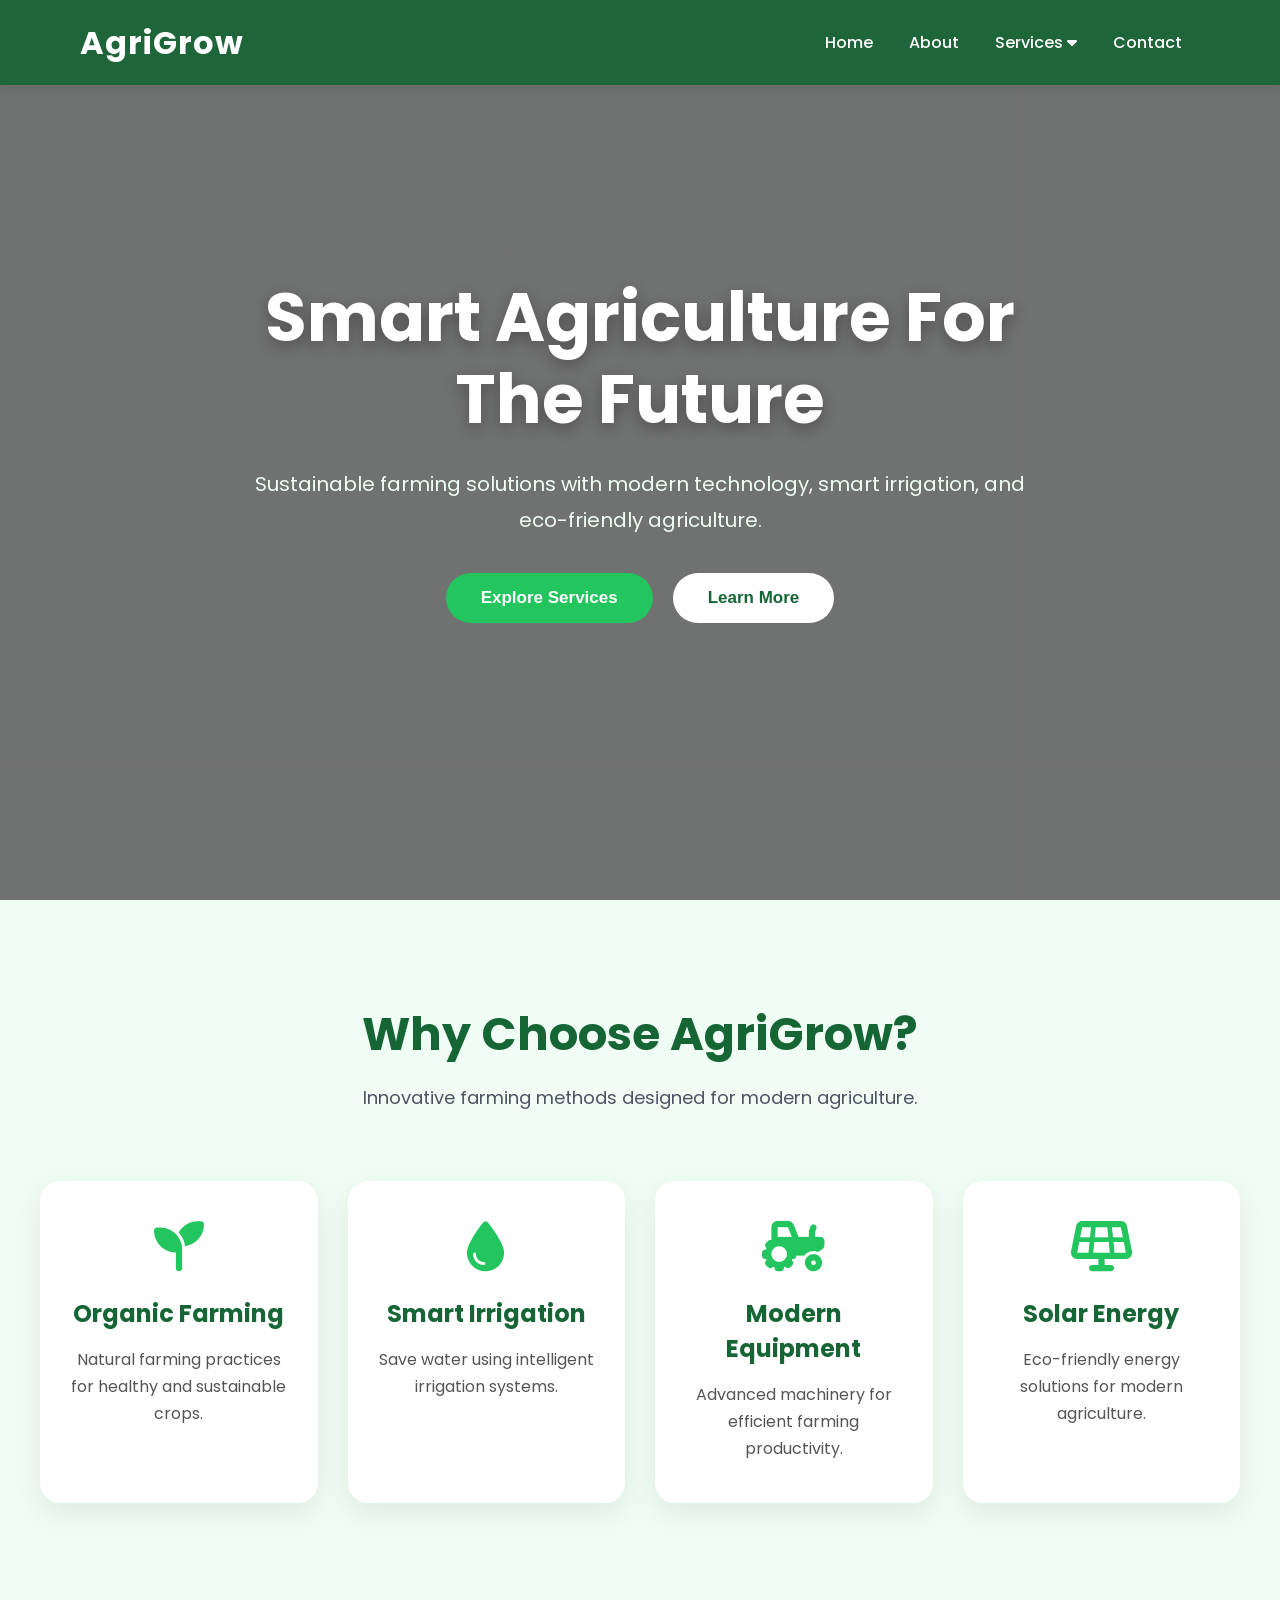
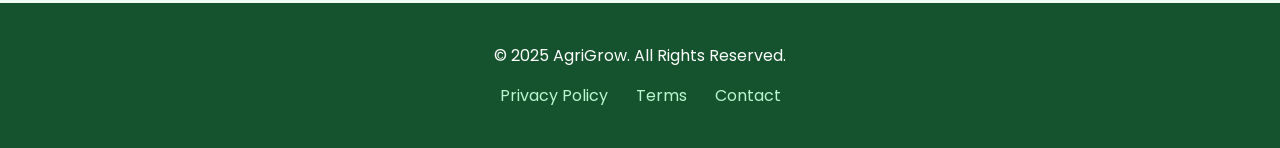
==== index.html @ bf180f71 "First farming website commit" ====
<!DOCTYPE html>
<html lang="en">
<head>
    <meta charset="UTF-8">
    <meta name="viewport" content="width=device-width, initial-scale=1.0">
    <title>AgriGrow - Smart Farming</title>

    <link rel="stylesheet" href="style.css">

    <!-- Google Font -->
    <link href="https://fonts.googleapis.com/css2?family=Poppins:wght@300;400;500;600;700&display=swap" rel="stylesheet">

    <!-- Font Awesome -->
    <link rel="stylesheet"
    href="https://cdnjs.cloudflare.com/ajax/libs/font-awesome/6.5.1/css/all.min.css">
</head>
<body>

    <!-- HEADER -->
    <header>

        <nav class="navbar">

            <div class="logo">
                AgriGrow
            </div>

            <ul class="nav-links">

                <li><a href="index.html">Home</a></li>

                <li><a href="about.html">About</a></li>

                <!-- Dropdown -->
                <li class="dropdown">

                    <a href="#">
                        Services
                        <i class="fa-solid fa-caret-down"></i>
                    </a>

                    <ul class="dropdown-menu">
                        <li><a href="services.html">Organic Farming</a></li>
                        <li><a href="services.html">Smart Irrigation</a></li>
                        <li><a href="services.html">Crop Management</a></li>
                    </ul>

                </li>

                <li><a href="contact.html">Contact</a></li>

            </ul>

        </nav>

    </header>

    <!-- HERO SECTION -->

    
    <section class="hero">

    <div class="hero-overlay"></div>

    <div class="hero-content">

        <h1>
            Smart Agriculture For The Future
        </h1>

        <p>
            Sustainable farming solutions with modern technology,
            smart irrigation, and eco-friendly agriculture.
        </p>

        <div class="hero-buttons">
            <button class="btn-primary">
                Explore Services
            </button>

            <button class="btn-secondary">
                Learn More
            </button>
        </div>

    </div>

</section>
    <!-- FEATURES -->

    <section class="features">

    <div class="section-title">
        <h2>Why Choose AgriGrow?</h2>
        <p>
            Innovative farming methods designed for modern agriculture.
        </p>
    </div>

    <div class="feature-container">

        <div class="card">
            <i class="fa-solid fa-seedling"></i>
            <h3>Organic Farming</h3>
            <p>
                Natural farming practices for healthy and sustainable crops.
            </p>
        </div>

        <div class="card">
            <i class="fa-solid fa-droplet"></i>
            <h3>Smart Irrigation</h3>
            <p>
                Save water using intelligent irrigation systems.
            </p>
        </div>

        <div class="card">
            <i class="fa-solid fa-tractor"></i>
            <h3>Modern Equipment</h3>
            <p>
                Advanced machinery for efficient farming productivity.
            </p>
        </div>

        <div class="card">
            <i class="fa-solid fa-solar-panel"></i>
            <h3>Solar Energy</h3>
            <p>
                Eco-friendly energy solutions for modern agriculture.
            </p>
        </div>

    </div>

</section>

    <!-- FOOTER -->

    <footer>

        <p>© 2025 AgriGrow. All Rights Reserved.</p>

        <div class="footer-links">

            <a href="#">Privacy Policy</a>

            <a href="#">Terms</a>

            <a href="contact.html">Contact</a>

        </div>

    </footer>

    <script src="script.js"></script>

</body>
</html>
---- style.css ----
*{
    margin:0;
    padding:0;
    box-sizing:border-box;
}

html{
    scroll-behavior:smooth;
}

body{
    font-family:'Poppins',sans-serif;
    background:#f9fafb;
    color:#222;
}

/* HEADER */

header{
    width:100%;
    position:fixed;
    top:0;
    z-index:1000;
    background:rgba(22,101,52,0.9);
    backdrop-filter:blur(10px);
    box-shadow:0 2px 10px rgba(0,0,0,0.1);
}

.navbar{
    max-width:1200px;
    margin:auto;
    padding:18px 40px;
    display:flex;
    justify-content:space-between;
    align-items:center;
}

.logo{
    color:white;
    font-size:32px;
    font-weight:700;
    letter-spacing:1px;
}

.nav-links{
    display:flex;
    list-style:none;
}

.nav-links li{
    position:relative;
}

.nav-links li a{
    color:white;
    text-decoration:none;
    padding:12px 18px;
    display:block;
    font-weight:500;
    transition:0.3s;
}

.nav-links li a:hover{
    color:#bbf7d0;
}

/* DROPDOWN */

.dropdown-menu{
    display:none;
    position:absolute;
    top:50px;
    left:0;
    min-width:220px;
    background:white;
    border-radius:12px;
    overflow:hidden;
    box-shadow:0 10px 25px rgba(0,0,0,0.15);
}

.dropdown-menu li a{
    color:#166534;
    padding:14px 18px;
}

.dropdown-menu li a:hover{
    background:#dcfce7;
}

.dropdown:hover .dropdown-menu{
    display:block;
}

/* HERO */

.hero{
    height:100vh;
    background:
    linear-gradient(rgba(0,0,0,0.55),rgba(0,0,0,0.55)),
    url('https://images.unsplash.com/photo-1500937386664-56d1dfef3854?q=80&w=1600&auto=format&fit=crop');

    background-size:cover;
    background-position:center;

    display:flex;
    justify-content:center;
    align-items:center;
    text-align:center;
    position:relative;
    overflow:hidden;
}

.hero-content{
    max-width:850px;
    padding:20px;
    z-index:2;
    animation:fadeIn 1.2s ease;
}

.hero-content h1{
    font-size:68px;
    color:white;
    line-height:1.2;
    margin-bottom:25px;
    text-shadow:0 5px 15px rgba(0,0,0,0.3);
}

.hero-content p{
    font-size:20px;
    color:#f0fdf4;
    margin-bottom:35px;
    line-height:1.8;
}

.hero-buttons{
    display:flex;
    justify-content:center;
    gap:20px;
    flex-wrap:wrap;
}

.btn-primary,
.btn-secondary{
    padding:15px 35px;
    border:none;
    border-radius:50px;
    font-size:17px;
    cursor:pointer;
    transition:0.4s;
    font-weight:600;
}

.btn-primary{
    background:#22c55e;
    color:white;
}

.btn-primary:hover{
    background:#15803d;
    transform:translateY(-5px);
}

.btn-secondary{
    background:white;
    color:#166534;
}

.btn-secondary:hover{
    transform:translateY(-5px);
}

/* FEATURES */

.features{
    padding:100px 40px;
    background:#f0fdf4;
}

.section-title{
    text-align:center;
    margin-bottom:70px;
}

.section-title h2{
    font-size:46px;
    color:#166534;
    margin-bottom:15px;
}

.section-title p{
    color:#4b5563;
    font-size:18px;
}

.feature-container{
    max-width:1200px;
    margin:auto;
    display:grid;
    grid-template-columns:repeat(4,1fr);
    gap:30px;
}

.card{
    background:white;
    padding:40px 30px;
    border-radius:20px;
    text-align:center;
    transition:0.4s;
    box-shadow:0 10px 30px rgba(0,0,0,0.08);
}

.card:hover{
    transform:translateY(-12px);
}

.card i{
    font-size:50px;
    color:#22c55e;
    margin-bottom:25px;
}

.card h3{
    font-size:24px;
    margin-bottom:15px;
    color:#166534;
}

.card p{
    color:#555;
    line-height:1.7;
}

/* FOOTER */

footer{
    background:#14532d;
    color:white;
    text-align:center;
    padding:40px 20px;
}

.footer-links{
    margin-top:15px;
}

.footer-links a{
    color:#bbf7d0;
    margin:0 12px;
    text-decoration:none;
    transition:0.3s;
}

.footer-links a:hover{
    color:white;
}

/* ANIMATION */

@keyframes fadeIn{
    from{
        opacity:0;
        transform:translateY(40px);
    }

    to{
        opacity:1;
        transform:translateY(0);
    }
}

/* RESPONSIVE */

@media(max-width:992px){

    .feature-container{
        grid-template-columns:repeat(2,1fr);
    }

    .hero-content h1{
        font-size:48px;
    }

}

@media(max-width:768px){

    .navbar{
        flex-direction:column;
        padding:15px 20px;
    }

    .nav-links{
        flex-direction:column;
        margin-top:15px;
        text-align:center;
    }

    .feature-container{
        grid-template-columns:1fr;
    }

    .hero-content h1{
        font-size:36px;
    }

    .hero-content p{
        font-size:16px;
    }

    .hero-buttons{
        flex-direction:column;
        align-items:center;
    }

}
/* ABOUT PAGE */

.about-page{
    padding:140px 50px 80px;
    background:#f9fafb;
}

.about-container{
    max-width:1200px;
    margin:auto;
    display:grid;
    grid-template-columns:repeat(2,1fr);
    gap:50px;
    align-items:center;
}

.about-image img{
    width:100%;
    border-radius:20px;
    box-shadow:0 10px 30px rgba(0,0,0,0.1);
}

.about-text h1{
    font-size:48px;
    color:#166534;
    margin-bottom:25px;
}

.about-text p{
    font-size:18px;
    line-height:1.8;
    margin-bottom:20px;
    color:#555;
}

/* RESPONSIVE ABOUT */

@media(max-width:768px){

    .about-container{
        grid-template-columns:1fr;
    }

    .about-text h1{
        font-size:34px;
    }

}
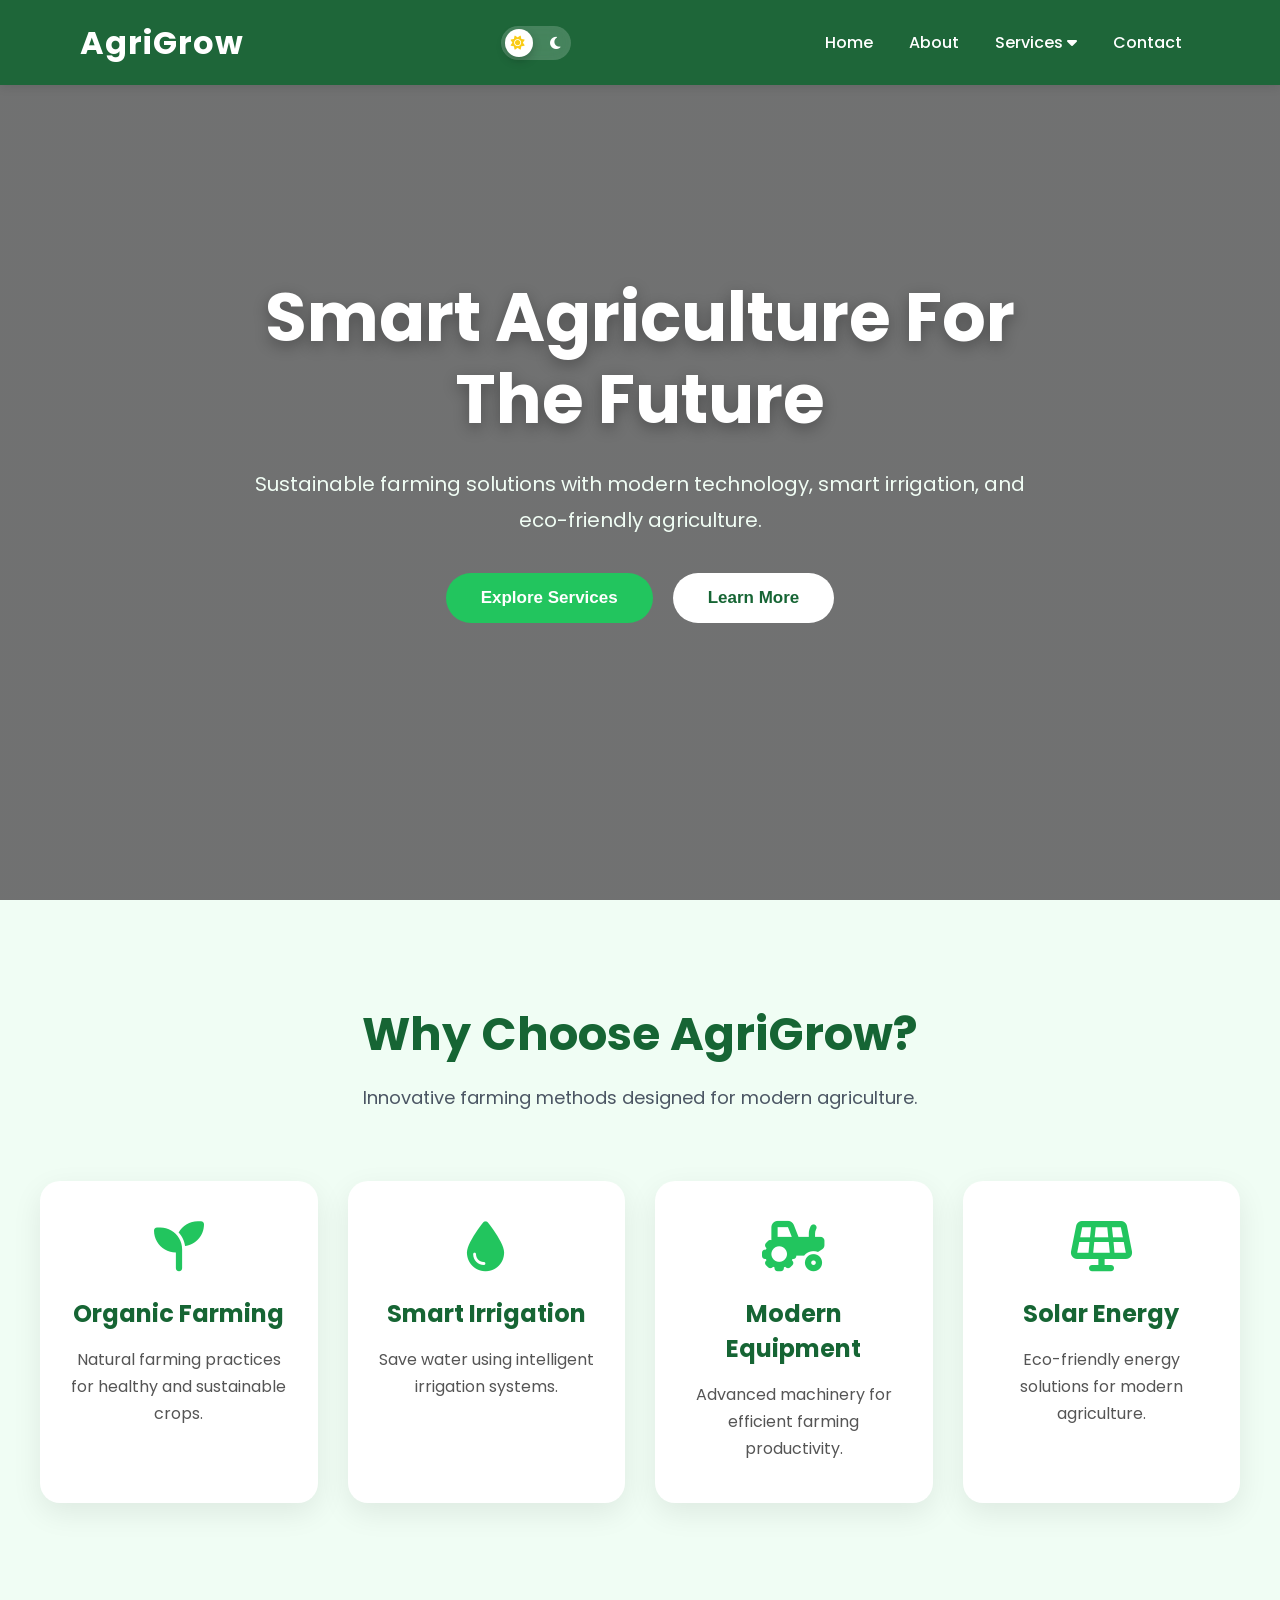
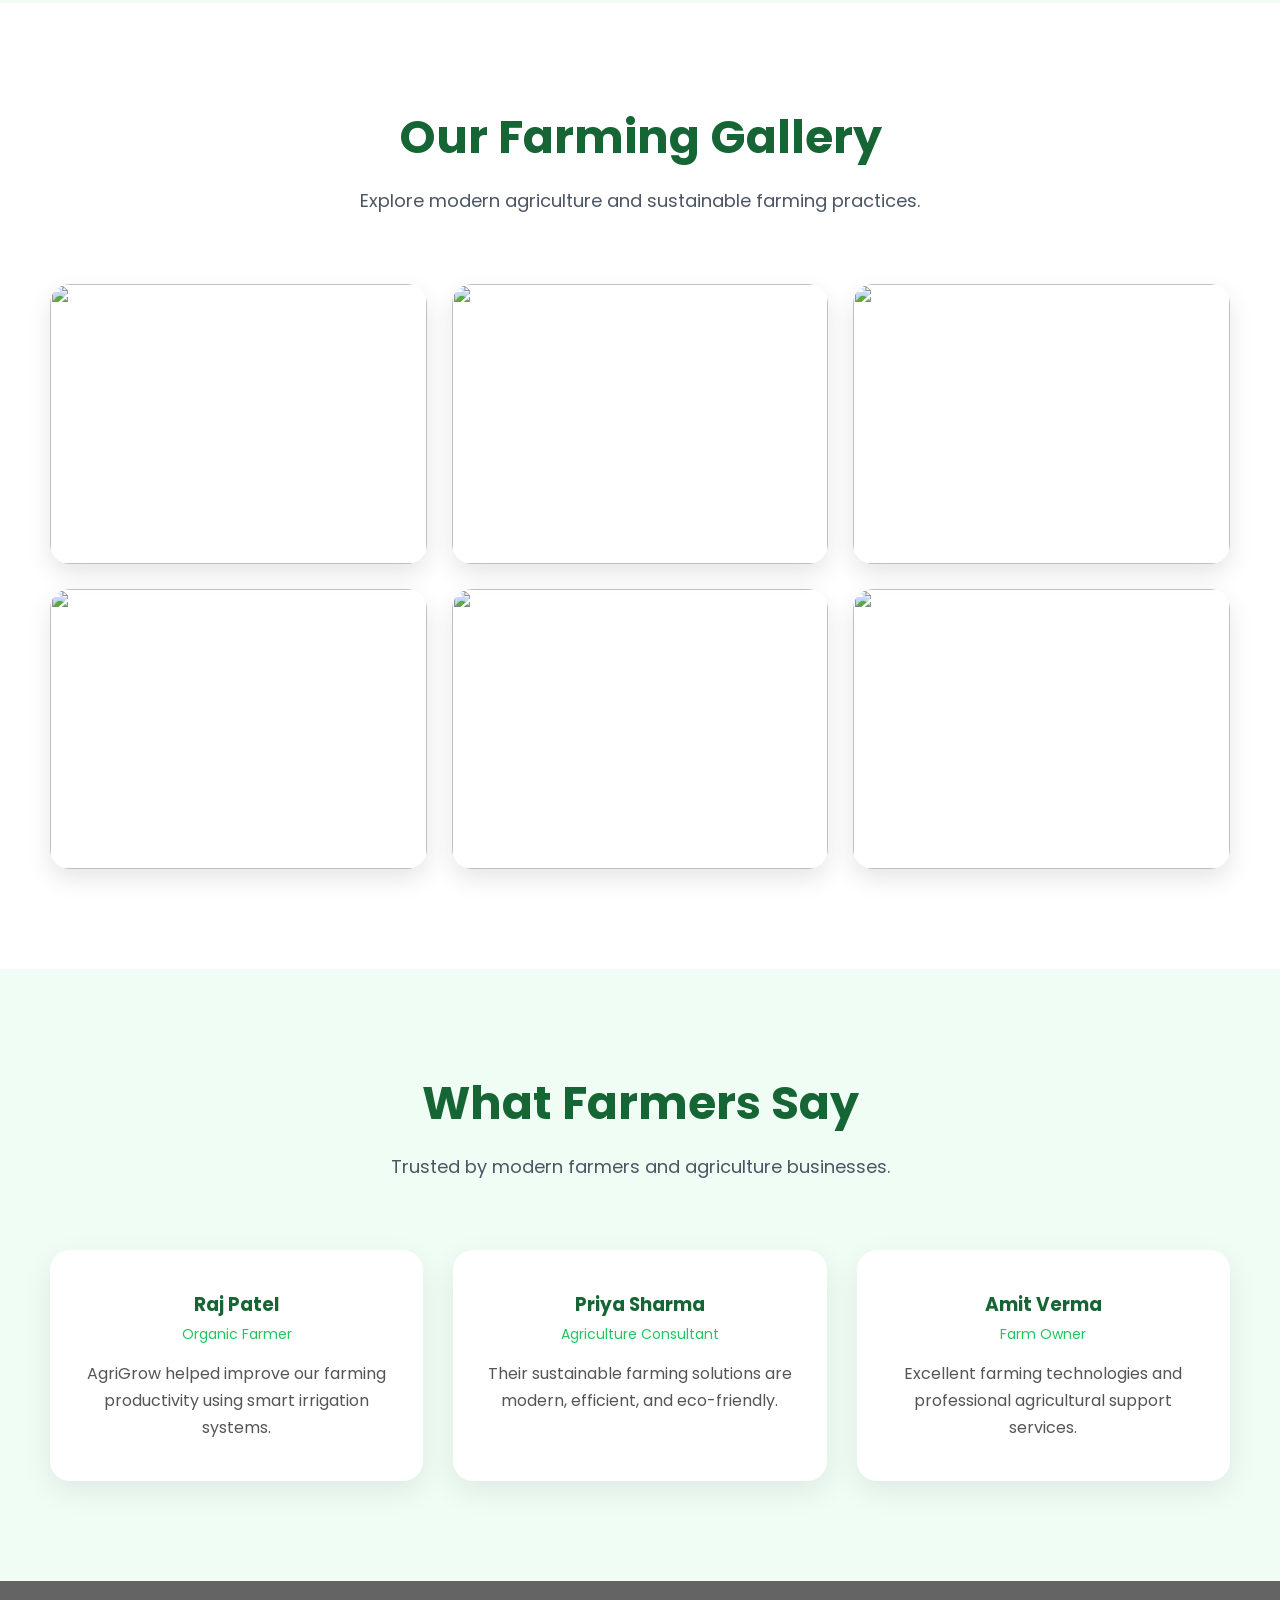
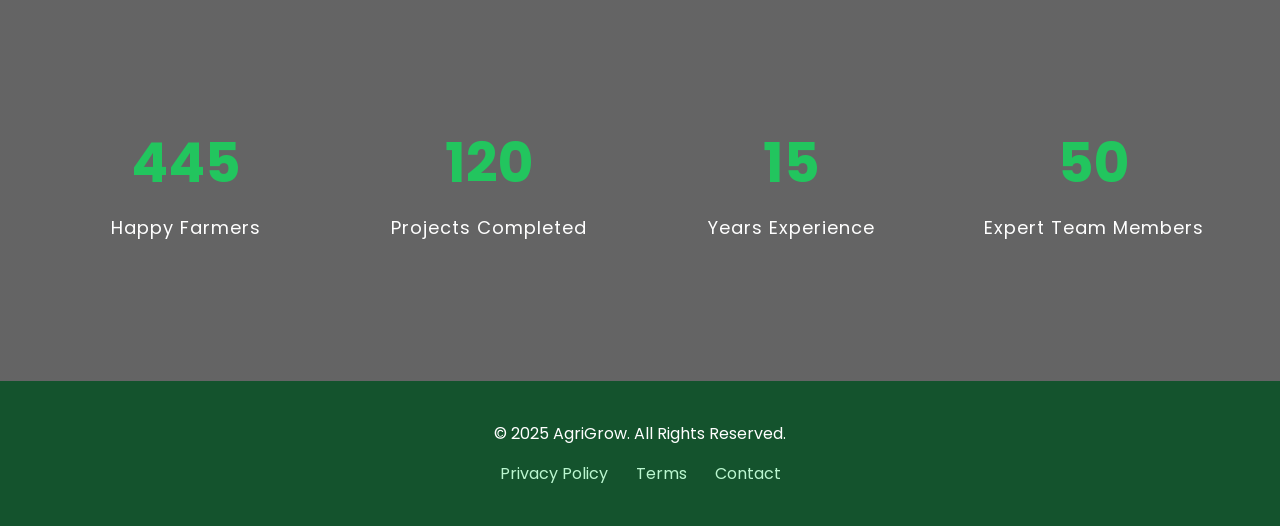
==== commit 54ca5c81: "Added gallery testimonials dark mode and animations" ====
--- a/index.html
+++ b/index.html
@@ -24,7 +24,24 @@
             <div class="logo">
                 AgriGrow
             </div>
-
+            <div class="theme-toggle">
+
+    <input type="checkbox" id="darkModeToggle">
+
+    <label for="darkModeToggle" class="toggle-label">
+
+        <i class="fa-solid fa-sun sun"></i>
+
+        <i class="fa-solid fa-moon moon"></i>
+
+        <span class="toggle-ball"></span>
+
+    </label>
+
+           </div>
+            <div class="menu-toggle">
+             <i class="fa-solid fa-bars"></i>
+             </div>
             <ul class="nav-links">
 
                 <li><a href="index.html">Home</a></li>
@@ -74,21 +91,23 @@
         </p>
 
         <div class="hero-buttons">
-            <button class="btn-primary">
-                Explore Services
-            </button>
-
-            <button class="btn-secondary">
-                Learn More
-            </button>
-        </div>
+
+    <a href="services.html" class="btn-primary">
+        Explore Services
+    </a>
+
+    <a href="#features" class="btn-secondary">
+        Learn More
+    </a>
+
+</div>
 
     </div>
 
 </section>
     <!-- FEATURES -->
 
-    <section class="features">
+    <section id="features" class="features reveal">
 
     <div class="section-title">
         <h2>Why Choose AgriGrow?</h2>
@@ -135,6 +154,150 @@
 
 </section>
 
+<!-- GALLERY SECTION -->
+
+<section class="gallery reveal">
+
+    <div class="section-title">
+
+        <h2>Our Farming Gallery</h2>
+
+        <p>
+            Explore modern agriculture and sustainable farming practices.
+        </p>
+
+    </div>
+
+    <div class="gallery-container">
+
+        <div class="gallery-item">
+            <img src="https://images.unsplash.com/photo-1500937386664-56d1dfef3854?q=80&w=1200&auto=format&fit=crop" alt="">
+        </div>
+
+        <div class="gallery-item">
+            <img src="https://images.unsplash.com/photo-1464226184884-fa280b87c399?q=80&w=1200&auto=format&fit=crop" alt="">
+        </div>
+
+        <div class="gallery-item">
+            <img src="https://images.unsplash.com/photo-1472396961693-142e6e269027?q=80&w=1200&auto=format&fit=crop" alt="">
+        </div>
+
+        <div class="gallery-item">
+            <img src="https://images.unsplash.com/photo-1506744038136-46273834b3fb?q=80&w=1200&auto=format&fit=crop" alt="">
+        </div>
+
+        <div class="gallery-item">
+            <img src="https://images.unsplash.com/photo-1499529112087-3cb3b73cec95?q=80&w=1200&auto=format&fit=crop" alt="">
+        </div>
+
+        <div class="gallery-item">
+            <img src="https://images.unsplash.com/photo-1500530855697-b586d89ba3ee?q=80&w=1200&auto=format&fit=crop" alt="">
+        </div>
+
+    </div>
+
+</section>
+
+<!-- TESTIMONIALS SECTION -->
+
+<section class="testimonials reveal">
+
+    <div class="section-title">
+
+        <h2>What Farmers Say</h2>
+
+        <p>
+            Trusted by modern farmers and agriculture businesses.
+        </p>
+
+    </div>
+
+    <div class="testimonial-container">
+
+        <div class="testimonial-card">
+
+        
+            <h3>Raj Patel</h3>
+
+            <span>Organic Farmer</span>
+
+            <p>
+                AgriGrow helped improve our farming productivity using smart irrigation systems.
+            </p>
+
+        </div>
+
+        <div class="testimonial-card">
+
+           
+        
+            <h3>Priya Sharma</h3>
+
+            <span>Agriculture Consultant</span>
+
+            <p>
+                Their sustainable farming solutions are modern, efficient, and eco-friendly.
+            </p>
+
+        </div>
+
+        <div class="testimonial-card">
+
+           
+            <h3>Amit Verma</h3>
+
+            <span>Farm Owner</span>
+
+            <p>
+                Excellent farming technologies and professional agricultural support services.
+            </p>
+
+        </div>
+
+    </div>
+
+</section>
+<!-- STATISTICS SECTION -->
+
+<section class="stats reveal">
+
+    <div class="stats-container">
+
+        <div class="stat-box">
+
+            <h2 class="counter" data-target="500">0</h2>
+
+            <p>Happy Farmers</p>
+
+        </div>
+
+        <div class="stat-box">
+
+            <h2 class="counter" data-target="120">0</h2>
+
+            <p>Projects Completed</p>
+
+        </div>
+
+        <div class="stat-box">
+
+            <h2 class="counter" data-target="15">0</h2>
+
+            <p>Years Experience</p>
+
+        </div>
+
+        <div class="stat-box">
+
+            <h2 class="counter" data-target="50">0</h2>
+
+            <p>Expert Team Members</p>
+
+        </div>
+
+    </div>
+
+</section>
     <!-- FOOTER -->
 
     <footer>
--- a/style.css
+++ b/style.css
@@ -148,6 +148,8 @@
     cursor:pointer;
     transition:0.4s;
     font-weight:600;
+    text-decoration:none;
+    display:inline-block;
 }
 
 .btn-primary{
@@ -360,4 +362,529 @@
         font-size:34px;
     }
 
+}
+/* SERVICES PAGE */
+
+.services-page{
+    padding:140px 50px 100px;
+    background:#f0fdf4;
+}
+
+.services-container{
+    max-width:1200px;
+    margin:auto;
+    display:grid;
+    grid-template-columns:repeat(3,1fr);
+    gap:30px;
+}
+
+.service-card{
+    background:white;
+    padding:40px 30px;
+    border-radius:20px;
+    text-align:center;
+    transition:0.4s;
+    box-shadow:0 10px 30px rgba(0,0,0,0.08);
+}
+
+.service-card:hover{
+    transform:translateY(-12px);
+}
+
+.service-card i{
+    font-size:55px;
+    color:#22c55e;
+    margin-bottom:25px;
+}
+
+.service-card h3{
+    font-size:24px;
+    margin-bottom:15px;
+    color:#166534;
+}
+
+.service-card p{
+    color:#555;
+    line-height:1.7;
+}
+
+/* RESPONSIVE SERVICES */
+
+@media(max-width:992px){
+
+    .services-container{
+        grid-template-columns:repeat(2,1fr);
+    }
+
+}
+
+@media(max-width:768px){
+
+    .services-container{
+        grid-template-columns:1fr;
+    }
+
+}
+/* CONTACT PAGE */
+
+.contact-page{
+    padding:140px 50px 100px;
+    background:#f9fafb;
+}
+
+.contact-container{
+    max-width:1200px;
+    margin:auto;
+    display:grid;
+    grid-template-columns:1fr 1fr;
+    gap:40px;
+    margin-top:50px;
+}
+
+.contact-info{
+    display:flex;
+    flex-direction:column;
+    gap:25px;
+}
+
+.info-box{
+    background:white;
+    padding:30px;
+    border-radius:18px;
+    box-shadow:0 10px 30px rgba(0,0,0,0.08);
+    transition:0.4s;
+}
+
+.info-box:hover{
+    transform:translateY(-8px);
+}
+
+.info-box i{
+    font-size:40px;
+    color:#22c55e;
+    margin-bottom:15px;
+}
+
+.info-box h3{
+    color:#166534;
+    margin-bottom:10px;
+}
+
+.contact-form{
+    background:white;
+    padding:40px;
+    border-radius:20px;
+    box-shadow:0 10px 30px rgba(0,0,0,0.08);
+}
+
+.contact-form form{
+    display:flex;
+    flex-direction:column;
+}
+
+.contact-form input,
+.contact-form textarea{
+    padding:15px;
+    margin-bottom:20px;
+    border:1px solid #d1d5db;
+    border-radius:10px;
+    font-size:16px;
+    outline:none;
+}
+
+.contact-form button{
+    padding:15px;
+    border:none;
+    background:#22c55e;
+    color:white;
+    border-radius:50px;
+    font-size:17px;
+    cursor:pointer;
+    transition:0.3s;
+}
+
+.contact-form button:hover{
+    background:#15803d;
+}
+
+/* RESPONSIVE CONTACT */
+
+@media(max-width:768px){
+
+    .contact-container{
+        grid-template-columns:1fr;
+    }
+
+}
+/* HAMBURGER MENU */
+
+.menu-toggle{
+    display:none;
+    font-size:28px;
+    color:white;
+    cursor:pointer;
+}
+
+/* MOBILE NAVBAR */
+
+@media(max-width:768px){
+
+    .menu-toggle{
+        display:block;
+    }
+
+    .nav-links{
+        position:absolute;
+        top:80px;
+        left:0;
+        width:100%;
+        background:#166534;
+        flex-direction:column;
+        text-align:center;
+        display:none;
+        padding:20px 0;
+    }
+
+    .nav-links.active{
+        display:flex;
+    }
+
+    .nav-links li{
+        margin:10px 0;
+    }
+
+}
+/* GALLERY SECTION */
+
+.gallery{
+    padding:100px 50px;
+    background:white;
+}
+
+.gallery-container{
+    max-width:1200px;
+    margin:auto;
+    display:grid;
+    grid-template-columns:repeat(3,1fr);
+    gap:25px;
+}
+
+.gallery-item{
+    overflow:hidden;
+    border-radius:20px;
+    box-shadow:0 10px 25px rgba(0,0,0,0.1);
+}
+
+.gallery-item img{
+    width:100%;
+    height:280px;
+    object-fit:cover;
+    transition:0.5s;
+    display:block;
+}
+
+.gallery-item:hover img{
+    transform:scale(1.1);
+}
+
+/* RESPONSIVE GALLERY */
+
+@media(max-width:992px){
+
+    .gallery-container{
+        grid-template-columns:repeat(2,1fr);
+    }
+
+}
+
+@media(max-width:768px){
+
+    .gallery{
+        padding:80px 20px;
+    }
+
+    .gallery-container{
+        grid-template-columns:1fr;
+    }
+
+}
+/* TESTIMONIALS */
+
+.testimonials{
+    padding:100px 50px;
+    background:#f0fdf4;
+}
+
+.testimonial-container{
+    max-width:1200px;
+    margin:auto;
+    display:grid;
+    grid-template-columns:repeat(3,1fr);
+    gap:30px;
+}
+
+.testimonial-card{
+    background:white;
+    padding:40px 30px;
+    border-radius:20px;
+    text-align:center;
+    box-shadow:0 10px 30px rgba(0,0,0,0.08);
+    transition:0.4s;
+}
+
+.testimonial-card:hover{
+    transform:translateY(-10px);
+}
+
+.testimonial-card img{
+    width:90px;
+    height:90px;
+    border-radius:50%;
+    object-fit:cover;
+    margin-bottom:20px;
+}
+
+.testimonial-card h3{
+    color:#166534;
+    margin-bottom:5px;
+}
+
+.testimonial-card span{
+    color:#22c55e;
+    font-size:14px;
+    display:block;
+    margin-bottom:15px;
+}
+
+.testimonial-card p{
+    color:#555;
+    line-height:1.7;
+}
+
+/* RESPONSIVE TESTIMONIALS */
+
+@media(max-width:992px){
+
+    .testimonial-container{
+        grid-template-columns:repeat(2,1fr);
+    }
+
+}
+
+@media(max-width:768px){
+
+    .testimonials{
+        padding:80px 20px;
+    }
+
+    .testimonial-container{
+        grid-template-columns:1fr;
+    }
+
+}
+/* STATISTICS SECTION */
+
+.stats{
+    padding:100px 50px;
+    background:
+    linear-gradient(rgba(0,0,0,0.6),
+    rgba(0,0,0,0.6)),
+    url('https://images.unsplash.com/photo-1501004318641-b39e6451bec6?q=80&w=1600&auto=format&fit=crop');
+
+    background-size:cover;
+    background-position:center;
+    color:white;
+}
+
+.stats-container{
+    max-width:1200px;
+    margin:auto;
+    display:grid;
+    grid-template-columns:repeat(4,1fr);
+    gap:30px;
+    text-align:center;
+}
+
+.stat-box{
+    padding:40px 20px;
+}
+
+.stat-box h2{
+    font-size:55px;
+    color:#22c55e;
+    margin-bottom:10px;
+}
+
+.stat-box p{
+    font-size:18px;
+    letter-spacing:1px;
+}
+
+/* RESPONSIVE STATS */
+
+@media(max-width:992px){
+
+    .stats-container{
+        grid-template-columns:repeat(2,1fr);
+    }
+
+}
+
+@media(max-width:768px){
+
+    .stats{
+        padding:80px 20px;
+    }
+
+    .stats-container{
+        grid-template-columns:1fr;
+    }
+
+}
+/* SCROLL REVEAL */
+
+.reveal{
+    opacity:0;
+    transform:translateY(80px);
+    transition:all 1s ease;
+}
+
+.reveal.active{
+    opacity:1;
+    transform:translateY(0);
+}
+
+/* DARK MODE TOGGLE */
+/* PREMIUM DARK MODE TOGGLE */
+
+.theme-toggle{
+    margin-left:20px;
+}
+
+#darkModeToggle{
+    display:none;
+}
+
+.toggle-label{
+    width:70px;
+    height:34px;
+    background:rgba(255,255,255,0.2);
+    backdrop-filter:blur(10px);
+    border-radius:50px;
+    display:flex;
+    align-items:center;
+    justify-content:space-between;
+    position:relative;
+    padding:0 10px;
+    cursor:pointer;
+    transition:0.4s;
+}
+
+.toggle-label i{
+    font-size:14px;
+    z-index:2;
+}
+
+.sun{
+    color:#facc15;
+}
+
+.moon{
+    color:white;
+}
+
+.toggle-ball{
+    position:absolute;
+    width:28px;
+    height:28px;
+    background:white;
+    border-radius:50%;
+    top:3px;
+    left:4px;
+    transition:0.4s;
+    box-shadow:0 4px 10px rgba(0,0,0,0.2);
+}
+
+#darkModeToggle:checked + .toggle-label .toggle-ball{
+    transform:translateX(34px);
+}
+
+/* PROFESSIONAL DARK MODE */
+
+body.dark-mode{
+    background:#0f172a;
+    color:white;
+}
+
+body.dark-mode header{
+    background:rgba(15,23,42,0.9);
+}
+
+body.dark-mode .features,
+body.dark-mode .gallery,
+body.dark-mode .services-page,
+body.dark-mode .contact-page,
+body.dark-mode .about-page,
+body.dark-mode .testimonials,
+body.dark-mode .map-section{
+    background:#111827;
+}
+
+body.dark-mode .card,
+body.dark-mode .service-card,
+body.dark-mode .testimonial-card,
+body.dark-mode .info-box,
+body.dark-mode .contact-form{
+    background:#1f2937;
+    color:white;
+}
+
+body.dark-mode .card p,
+body.dark-mode .service-card p,
+body.dark-mode .testimonial-card p,
+body.dark-mode .about-text p,
+body.dark-mode .info-box p{
+    color:#d1d5db;
+}
+
+body.dark-mode .section-title h2,
+body.dark-mode .about-text h1,
+body.dark-mode .service-card h3,
+body.dark-mode .card h3,
+body.dark-mode .info-box h3{
+    color:#22c55e;
+}
+
+body.dark-mode footer{
+    background:#020617;
+}
+/* MAP SECTION */
+
+.map-section{
+    padding:100px 50px;
+    background:#f0fdf4;
+}
+
+.map-container{
+    max-width:1200px;
+    margin:auto;
+    border-radius:20px;
+    overflow:hidden;
+    box-shadow:0 10px 30px rgba(0,0,0,0.1);
+}
+
+.map-container iframe{
+    width:100%;
+    height:450px;
+    border:none;
+}
+
+/* RESPONSIVE MAP */
+
+@media(max-width:768px){
+
+    .map-section{
+        padding:80px 20px;
+    }
+
 }
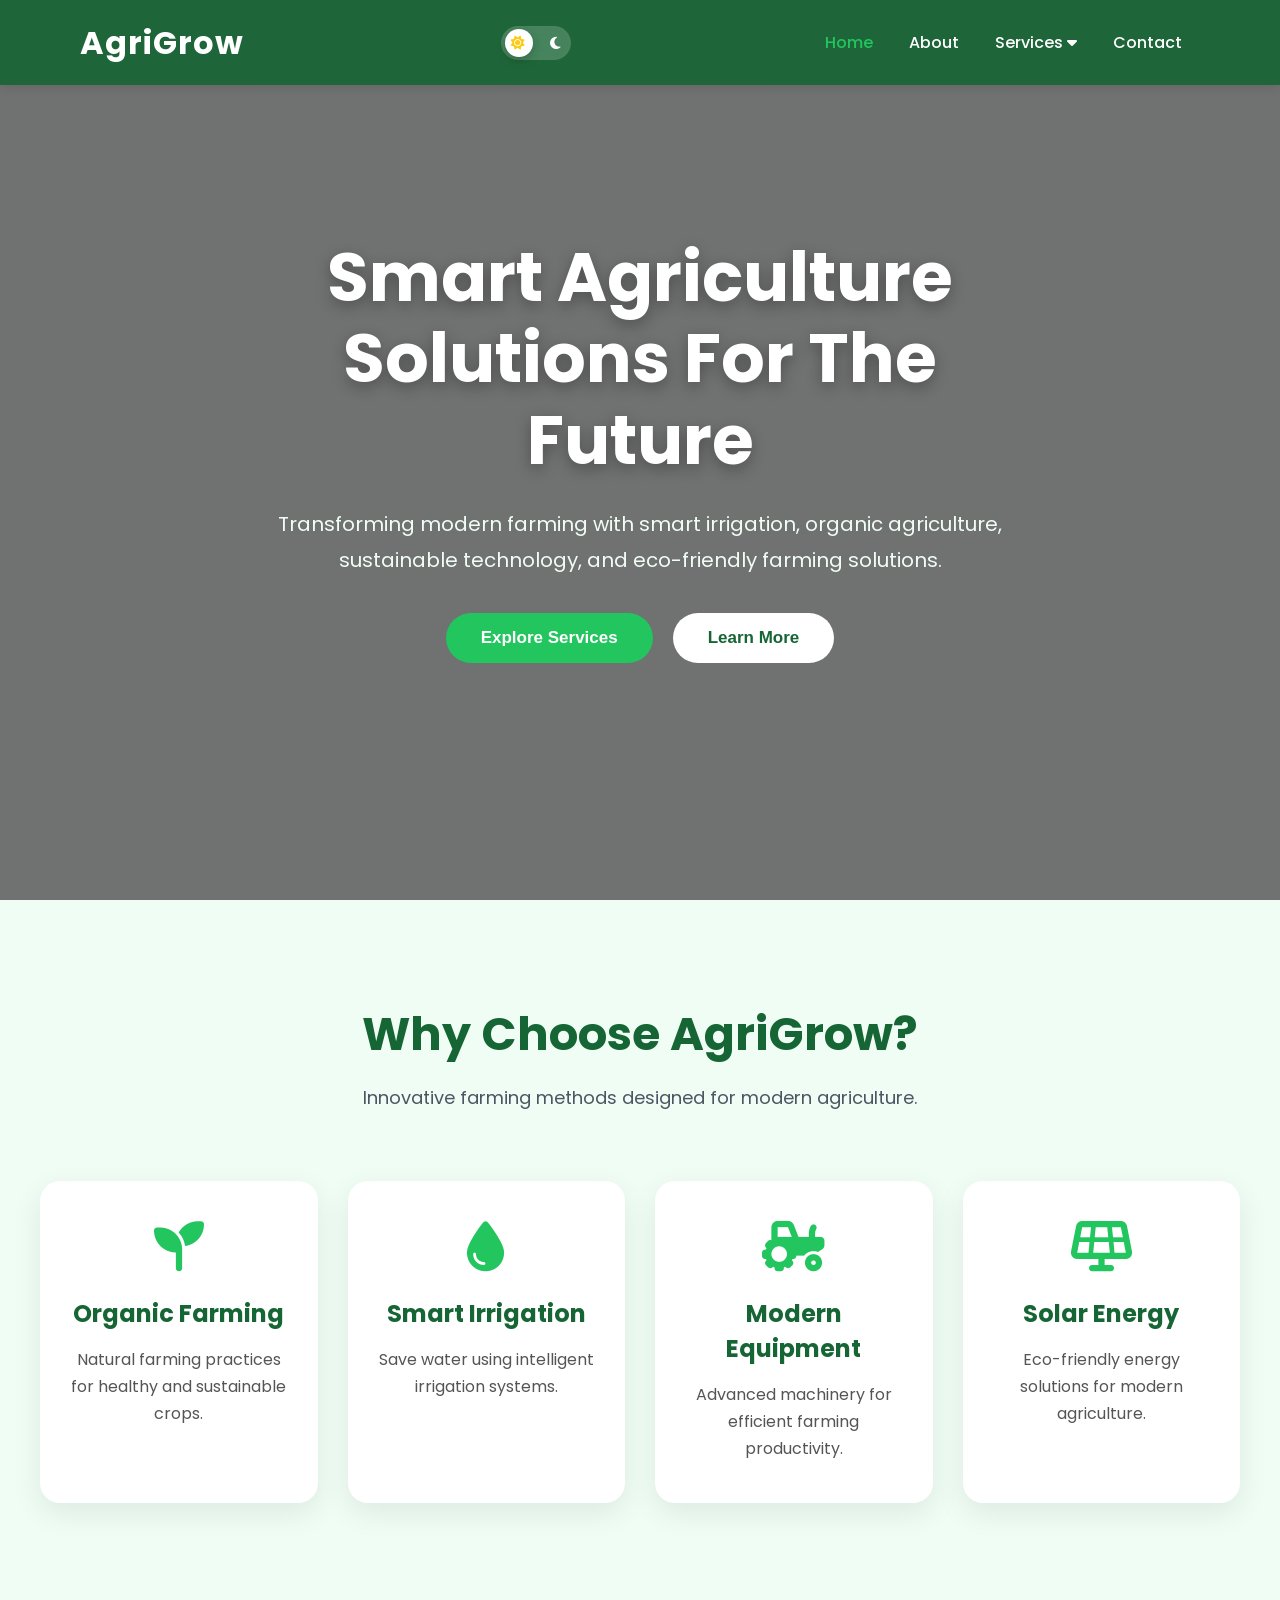
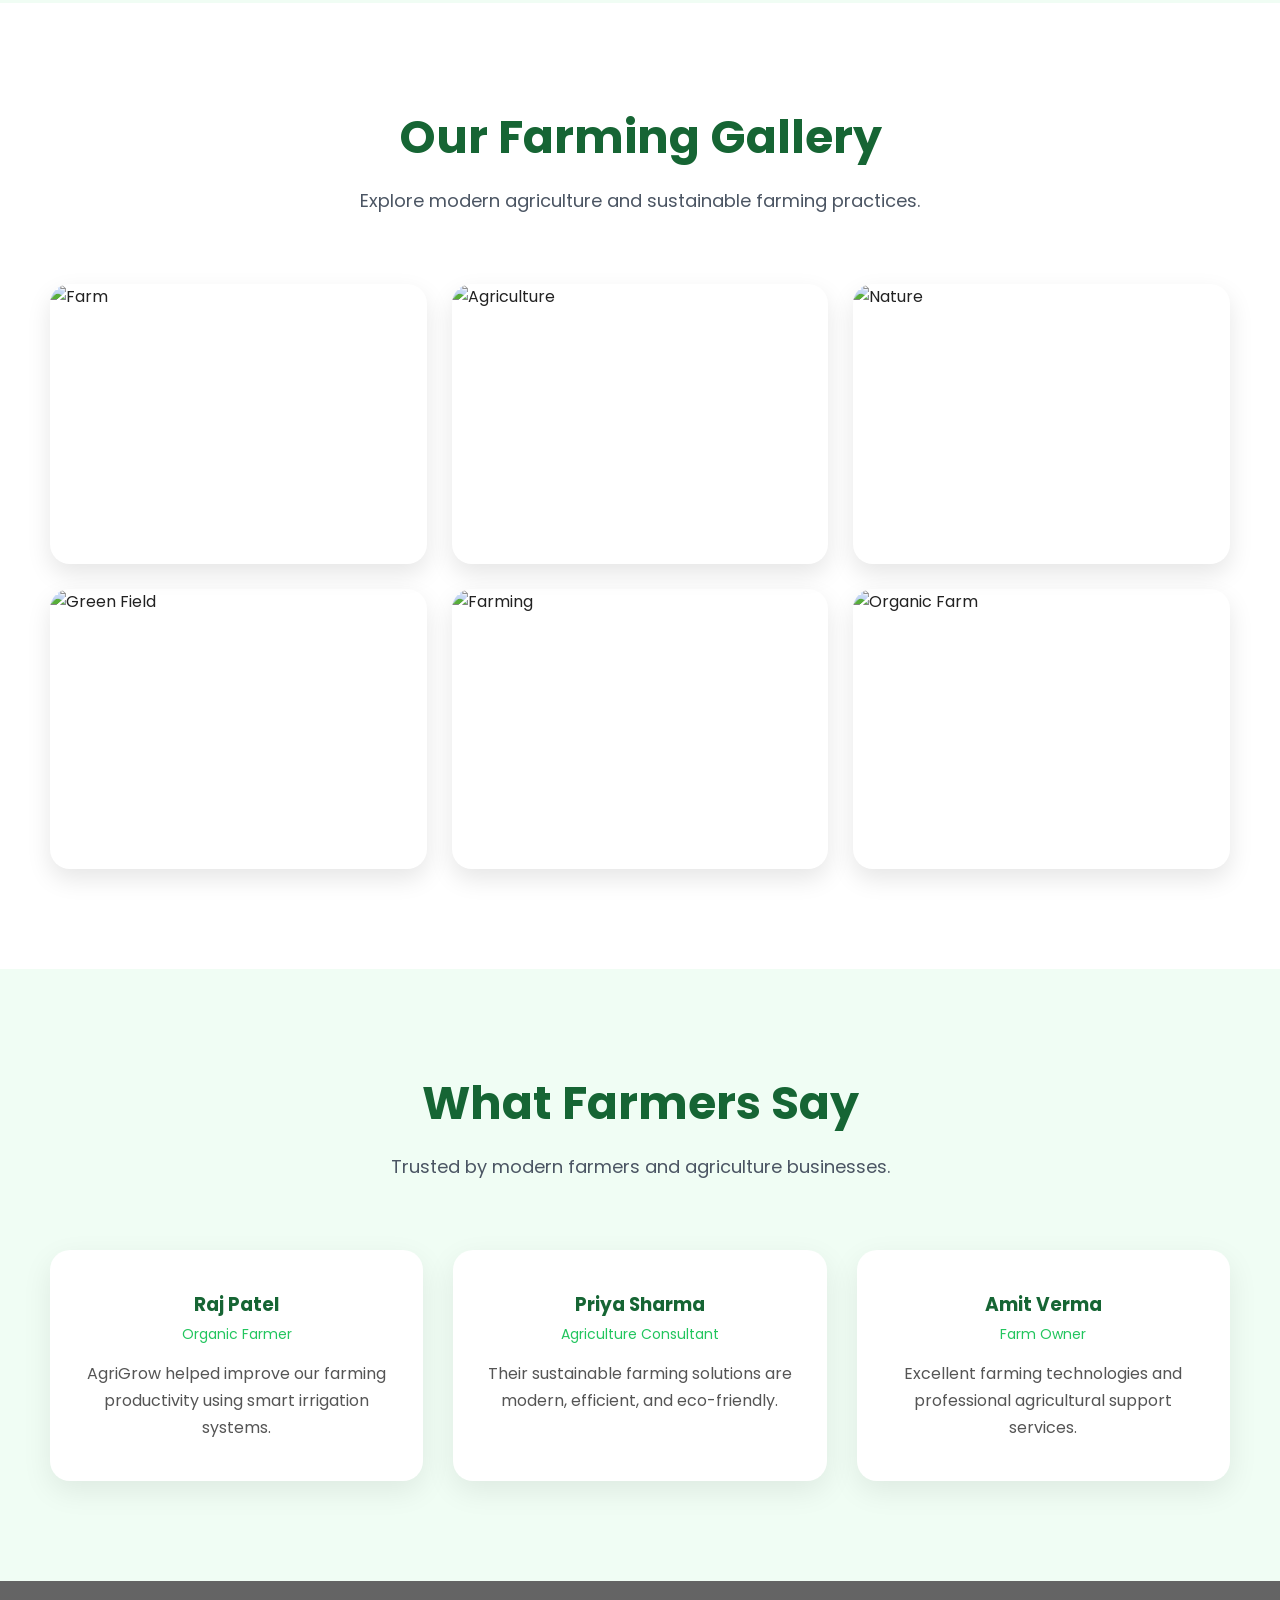
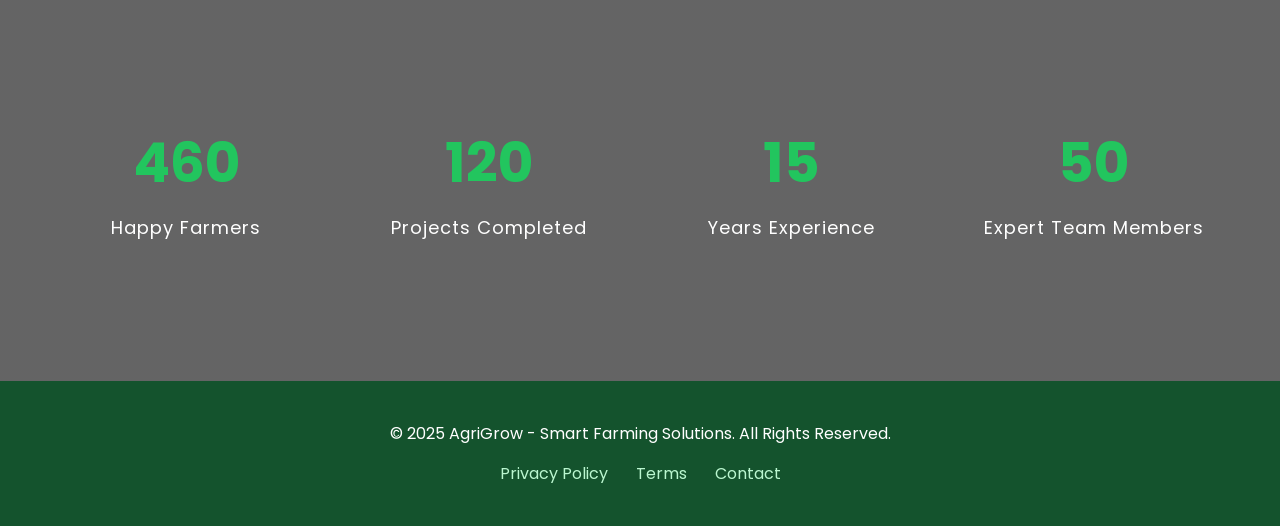
==== commit a2e56c3b: "Completed final Task 2 project" ====
--- a/index.html
+++ b/index.html
@@ -1,54 +1,83 @@
 <!DOCTYPE html>
 <html lang="en">
+
 <head>
+
     <meta charset="UTF-8">
+
     <meta name="viewport" content="width=device-width, initial-scale=1.0">
+
     <title>AgriGrow - Smart Farming</title>
 
+    <!-- CSS -->
+
     <link rel="stylesheet" href="style.css">
 
-    <!-- Google Font -->
+    <!-- GOOGLE FONT -->
+
     <link href="https://fonts.googleapis.com/css2?family=Poppins:wght@300;400;500;600;700&display=swap" rel="stylesheet">
 
-    <!-- Font Awesome -->
+    <!-- FONT AWESOME -->
+
     <link rel="stylesheet"
     href="https://cdnjs.cloudflare.com/ajax/libs/font-awesome/6.5.1/css/all.min.css">
+
 </head>
+
 <body>
 
     <!-- HEADER -->
+
     <header>
 
         <nav class="navbar">
+
+            <!-- LOGO -->
 
             <div class="logo">
                 AgriGrow
             </div>
+
+            <!-- DARK MODE TOGGLE -->
+
             <div class="theme-toggle">
 
-    <input type="checkbox" id="darkModeToggle">
-
-    <label for="darkModeToggle" class="toggle-label">
-
-        <i class="fa-solid fa-sun sun"></i>
-
-        <i class="fa-solid fa-moon moon"></i>
-
-        <span class="toggle-ball"></span>
-
-    </label>
-
-           </div>
+                <input type="checkbox" id="darkModeToggle">
+
+                <label for="darkModeToggle" class="toggle-label">
+
+                    <i class="fa-solid fa-sun sun"></i>
+
+                    <i class="fa-solid fa-moon moon"></i>
+
+                    <span class="toggle-ball"></span>
+
+                </label>
+
+            </div>
+
+            <!-- MOBILE MENU -->
+
             <div class="menu-toggle">
-             <i class="fa-solid fa-bars"></i>
-             </div>
+
+                <i class="fa-solid fa-bars"></i>
+
+            </div>
+
+            <!-- NAVIGATION -->
+
             <ul class="nav-links">
 
-                <li><a href="index.html">Home</a></li>
-
-                <li><a href="about.html">About</a></li>
-
-                <!-- Dropdown -->
+                <li>
+                    <a href="index.html" class="active">Home</a>
+                </li>
+
+                <li>
+                    <a href="about.html">About</a>
+                </li>
+
+                <!-- DROPDOWN -->
+
                 <li class="dropdown">
 
                     <a href="#">
@@ -57,14 +86,26 @@
                     </a>
 
                     <ul class="dropdown-menu">
-                        <li><a href="services.html">Organic Farming</a></li>
-                        <li><a href="services.html">Smart Irrigation</a></li>
-                        <li><a href="services.html">Crop Management</a></li>
+
+                        <li>
+                            <a href="services.html">Organic Farming</a>
+                        </li>
+
+                        <li>
+                            <a href="services.html">Smart Irrigation</a>
+                        </li>
+
+                        <li>
+                            <a href="services.html">Crop Management</a>
+                        </li>
+
                     </ul>
 
                 </li>
 
-                <li><a href="contact.html">Contact</a></li>
+                <li>
+                    <a href="contact.html">Contact</a>
+                </li>
 
             </ul>
 
@@ -74,241 +115,293 @@
 
     <!-- HERO SECTION -->
 
-    
     <section class="hero">
 
-    <div class="hero-overlay"></div>
-
-    <div class="hero-content">
-
-        <h1>
-            Smart Agriculture For The Future
-        </h1>
+        <div class="hero-overlay"></div>
+
+        <div class="hero-content">
+
+            <h1>
+                Smart Agriculture Solutions For The Future
+            </h1>
+
+            <p>
+                Transforming modern farming with smart irrigation,
+                organic agriculture, sustainable technology,
+                and eco-friendly farming solutions.
+            </p>
+
+            <!-- HERO BUTTONS -->
+
+            <div class="hero-buttons">
+
+                <a href="services.html" class="btn-primary">
+
+                    Explore Services
+
+                </a>
+
+                <a href="#features" class="btn-secondary">
+
+                    Learn More
+
+                </a>
+
+            </div>
+
+        </div>
+
+    </section>
+
+    <!-- FEATURES SECTION -->
+
+    <section id="features" class="features">
+
+        <div class="section-title">
+
+            <h2>Why Choose AgriGrow?</h2>
+
+            <p>
+                Innovative farming methods designed for modern agriculture.
+            </p>
+
+        </div>
+
+        <div class="feature-container">
+
+            <!-- CARD 1 -->
+
+            <div class="card">
+
+                <i class="fa-solid fa-seedling"></i>
+
+                <h3>Organic Farming</h3>
+
+                <p>
+                    Natural farming practices for healthy and sustainable crops.
+                </p>
+
+            </div>
+
+            <!-- CARD 2 -->
+
+            <div class="card">
+
+                <i class="fa-solid fa-droplet"></i>
+
+                <h3>Smart Irrigation</h3>
+
+                <p>
+                    Save water using intelligent irrigation systems.
+                </p>
+
+            </div>
+
+            <!-- CARD 3 -->
+
+            <div class="card">
+
+                <i class="fa-solid fa-tractor"></i>
+
+                <h3>Modern Equipment</h3>
+
+                <p>
+                    Advanced machinery for efficient farming productivity.
+                </p>
+
+            </div>
+
+            <!-- CARD 4 -->
+
+            <div class="card">
+
+                <i class="fa-solid fa-solar-panel"></i>
+
+                <h3>Solar Energy</h3>
+
+                <p>
+                    Eco-friendly energy solutions for modern agriculture.
+                </p>
+
+            </div>
+
+        </div>
+
+    </section>
+
+    <!-- GALLERY SECTION -->
+
+    <section class="gallery">
+
+        <div class="section-title">
+
+            <h2>Our Farming Gallery</h2>
+
+            <p>
+                Explore modern agriculture and sustainable farming practices.
+            </p>
+
+        </div>
+
+        <div class="gallery-container">
+
+            <div class="gallery-item">
+
+                <img src="https://images.unsplash.com/photo-1500937386664-56d1dfef3854?q=80&w=1200&auto=format&fit=crop" alt="Farm">
+
+            </div>
+
+            <div class="gallery-item">
+
+                <img src="https://images.unsplash.com/photo-1464226184884-fa280b87c399?q=80&w=1200&auto=format&fit=crop" alt="Agriculture">
+
+            </div>
+
+            <div class="gallery-item">
+
+                <img src="https://images.unsplash.com/photo-1472396961693-142e6e269027?q=80&w=1200&auto=format&fit=crop" alt="Nature">
+
+            </div>
+
+            <div class="gallery-item">
+
+                <img src="https://images.unsplash.com/photo-1506744038136-46273834b3fb?q=80&w=1200&auto=format&fit=crop" alt="Green Field">
+
+            </div>
+
+            <div class="gallery-item">
+
+                <img src="https://images.unsplash.com/photo-1499529112087-3cb3b73cec95?q=80&w=1200&auto=format&fit=crop" alt="Farming">
+
+            </div>
+
+            <div class="gallery-item">
+
+                <img src="https://images.unsplash.com/photo-1500530855697-b586d89ba3ee?q=80&w=1200&auto=format&fit=crop" alt="Organic Farm">
+
+            </div>
+
+        </div>
+
+    </section>
+
+    <!-- TESTIMONIALS SECTION -->
+
+    <section class="testimonials">
+
+        <div class="section-title">
+
+            <h2>What Farmers Say</h2>
+
+            <p>
+                Trusted by modern farmers and agriculture businesses.
+            </p>
+
+        </div>
+
+        <div class="testimonial-container">
+
+            <!-- TESTIMONIAL 1 -->
+
+            <div class="testimonial-card">
+
+                <h3>Raj Patel</h3>
+
+                <span>Organic Farmer</span>
+
+                <p>
+                    AgriGrow helped improve our farming productivity using smart irrigation systems.
+                </p>
+
+            </div>
+
+            <!-- TESTIMONIAL 2 -->
+
+            <div class="testimonial-card">
+
+                <h3>Priya Sharma</h3>
+
+                <span>Agriculture Consultant</span>
+
+                <p>
+                    Their sustainable farming solutions are modern, efficient, and eco-friendly.
+                </p>
+
+            </div>
+
+            <!-- TESTIMONIAL 3 -->
+
+            <div class="testimonial-card">
+
+                <h3>Amit Verma</h3>
+
+                <span>Farm Owner</span>
+
+                <p>
+                    Excellent farming technologies and professional agricultural support services.
+                </p>
+
+            </div>
+
+        </div>
+
+    </section>
+
+    <!-- STATISTICS SECTION -->
+
+    <section class="stats">
+
+        <div class="stats-container">
+
+            <div class="stat-box">
+
+                <h2 class="counter" data-target="500">0</h2>
+
+                <p>Happy Farmers</p>
+
+            </div>
+
+            <div class="stat-box">
+
+                <h2 class="counter" data-target="120">0</h2>
+
+                <p>Projects Completed</p>
+
+            </div>
+
+            <div class="stat-box">
+
+                <h2 class="counter" data-target="15">0</h2>
+
+                <p>Years Experience</p>
+
+            </div>
+
+            <div class="stat-box">
+
+                <h2 class="counter" data-target="50">0</h2>
+
+                <p>Expert Team Members</p>
+
+            </div>
+
+        </div>
+
+    </section>
+
+    <!-- FOOTER -->
+
+    <footer>
 
         <p>
-            Sustainable farming solutions with modern technology,
-            smart irrigation, and eco-friendly agriculture.
+            © 2025 AgriGrow - Smart Farming Solutions. All Rights Reserved.
         </p>
 
-        <div class="hero-buttons">
-
-    <a href="services.html" class="btn-primary">
-        Explore Services
-    </a>
-
-    <a href="#features" class="btn-secondary">
-        Learn More
-    </a>
-
-</div>
-
-    </div>
-
-</section>
-    <!-- FEATURES -->
-
-    <section id="features" class="features reveal">
-
-    <div class="section-title">
-        <h2>Why Choose AgriGrow?</h2>
-        <p>
-            Innovative farming methods designed for modern agriculture.
-        </p>
-    </div>
-
-    <div class="feature-container">
-
-        <div class="card">
-            <i class="fa-solid fa-seedling"></i>
-            <h3>Organic Farming</h3>
-            <p>
-                Natural farming practices for healthy and sustainable crops.
-            </p>
-        </div>
-
-        <div class="card">
-            <i class="fa-solid fa-droplet"></i>
-            <h3>Smart Irrigation</h3>
-            <p>
-                Save water using intelligent irrigation systems.
-            </p>
-        </div>
-
-        <div class="card">
-            <i class="fa-solid fa-tractor"></i>
-            <h3>Modern Equipment</h3>
-            <p>
-                Advanced machinery for efficient farming productivity.
-            </p>
-        </div>
-
-        <div class="card">
-            <i class="fa-solid fa-solar-panel"></i>
-            <h3>Solar Energy</h3>
-            <p>
-                Eco-friendly energy solutions for modern agriculture.
-            </p>
-        </div>
-
-    </div>
-
-</section>
-
-<!-- GALLERY SECTION -->
-
-<section class="gallery reveal">
-
-    <div class="section-title">
-
-        <h2>Our Farming Gallery</h2>
-
-        <p>
-            Explore modern agriculture and sustainable farming practices.
-        </p>
-
-    </div>
-
-    <div class="gallery-container">
-
-        <div class="gallery-item">
-            <img src="https://images.unsplash.com/photo-1500937386664-56d1dfef3854?q=80&w=1200&auto=format&fit=crop" alt="">
-        </div>
-
-        <div class="gallery-item">
-            <img src="https://images.unsplash.com/photo-1464226184884-fa280b87c399?q=80&w=1200&auto=format&fit=crop" alt="">
-        </div>
-
-        <div class="gallery-item">
-            <img src="https://images.unsplash.com/photo-1472396961693-142e6e269027?q=80&w=1200&auto=format&fit=crop" alt="">
-        </div>
-
-        <div class="gallery-item">
-            <img src="https://images.unsplash.com/photo-1506744038136-46273834b3fb?q=80&w=1200&auto=format&fit=crop" alt="">
-        </div>
-
-        <div class="gallery-item">
-            <img src="https://images.unsplash.com/photo-1499529112087-3cb3b73cec95?q=80&w=1200&auto=format&fit=crop" alt="">
-        </div>
-
-        <div class="gallery-item">
-            <img src="https://images.unsplash.com/photo-1500530855697-b586d89ba3ee?q=80&w=1200&auto=format&fit=crop" alt="">
-        </div>
-
-    </div>
-
-</section>
-
-<!-- TESTIMONIALS SECTION -->
-
-<section class="testimonials reveal">
-
-    <div class="section-title">
-
-        <h2>What Farmers Say</h2>
-
-        <p>
-            Trusted by modern farmers and agriculture businesses.
-        </p>
-
-    </div>
-
-    <div class="testimonial-container">
-
-        <div class="testimonial-card">
-
-        
-            <h3>Raj Patel</h3>
-
-            <span>Organic Farmer</span>
-
-            <p>
-                AgriGrow helped improve our farming productivity using smart irrigation systems.
-            </p>
-
-        </div>
-
-        <div class="testimonial-card">
-
-           
-        
-            <h3>Priya Sharma</h3>
-
-            <span>Agriculture Consultant</span>
-
-            <p>
-                Their sustainable farming solutions are modern, efficient, and eco-friendly.
-            </p>
-
-        </div>
-
-        <div class="testimonial-card">
-
-           
-            <h3>Amit Verma</h3>
-
-            <span>Farm Owner</span>
-
-            <p>
-                Excellent farming technologies and professional agricultural support services.
-            </p>
-
-        </div>
-
-    </div>
-
-</section>
-<!-- STATISTICS SECTION -->
-
-<section class="stats reveal">
-
-    <div class="stats-container">
-
-        <div class="stat-box">
-
-            <h2 class="counter" data-target="500">0</h2>
-
-            <p>Happy Farmers</p>
-
-        </div>
-
-        <div class="stat-box">
-
-            <h2 class="counter" data-target="120">0</h2>
-
-            <p>Projects Completed</p>
-
-        </div>
-
-        <div class="stat-box">
-
-            <h2 class="counter" data-target="15">0</h2>
-
-            <p>Years Experience</p>
-
-        </div>
-
-        <div class="stat-box">
-
-            <h2 class="counter" data-target="50">0</h2>
-
-            <p>Expert Team Members</p>
-
-        </div>
-
-    </div>
-
-</section>
-    <!-- FOOTER -->
-
-    <footer>
-
-        <p>© 2025 AgriGrow. All Rights Reserved.</p>
-
         <div class="footer-links">
 
-            <a href="#">Privacy Policy</a>
-
-            <a href="#">Terms</a>
+            <a href="about.html">Privacy Policy</a>
+
+            <a href="services.html">Terms</a>
 
             <a href="contact.html">Contact</a>
 
@@ -316,7 +409,10 @@
 
     </footer>
 
+    <!-- JAVASCRIPT -->
+
     <script src="script.js"></script>
 
 </body>
+
 </html>
--- a/style.css
+++ b/style.css
@@ -367,7 +367,7 @@
 
 .services-page{
     padding:140px 50px 100px;
-    background:#f0fdf4;
+    background:linear-gradient(to right,#f0fdf4,#ecfdf5);
 }
 
 .services-container{
@@ -887,4 +887,98 @@
         padding:80px 20px;
     }
 
-}+}
+/* ABOUT PAGE */
+
+.about-page{
+    padding:120px 50px;
+    background:#f8fafc;
+}
+
+.about-container{
+    max-width:1200px;
+    margin:auto;
+    display:grid;
+    grid-template-columns:repeat(2,1fr);
+    gap:50px;
+    align-items:center;
+}
+
+.about-image img{
+    width:100%;
+    border-radius:20px;
+    box-shadow:0 10px 30px rgba(0,0,0,0.1);
+}
+
+.about-text h1{
+    font-size:55px;
+    color:#166534;
+    margin-bottom:20px;
+}
+
+.about-text p{
+    font-size:18px;
+    line-height:1.8;
+    color:#555;
+    margin-bottom:20px;
+}
+
+/* ACTIVE NAV LINK */
+
+.nav-links a.active{
+    color:#22c55e;
+}
+
+/* RESPONSIVE ABOUT */
+
+@media(max-width:768px){
+
+    .about-container{
+        grid-template-columns:1fr;
+    }
+
+    .about-text h1{
+        font-size:38px;
+    }
+
+    .about-page{
+        padding:80px 20px;
+    }
+
+}
+/* ACTIVE NAV LINK */
+
+.nav-links a.active{
+    color:#22c55e;
+}
+/* PAGE BANNER */
+
+.page-banner{
+    padding:160px 20px 80px;
+    text-align:center;
+    background:#f0fdf4;
+}
+
+.page-banner h1{
+    font-size:52px;
+    color:#166534;
+    margin-bottom:15px;
+}
+
+.page-banner p{
+    font-size:18px;
+    color:#555;
+}
+/* SERVICE CARD HOVER */
+
+.service-card{
+    transition:0.4s;
+}
+
+.service-card:hover{
+    transform:translateY(-10px);
+    box-shadow:0 10px 25px rgba(0,0,0,0.15);
+}
+.nav-links a.active{
+    color:#22c55e;
+}
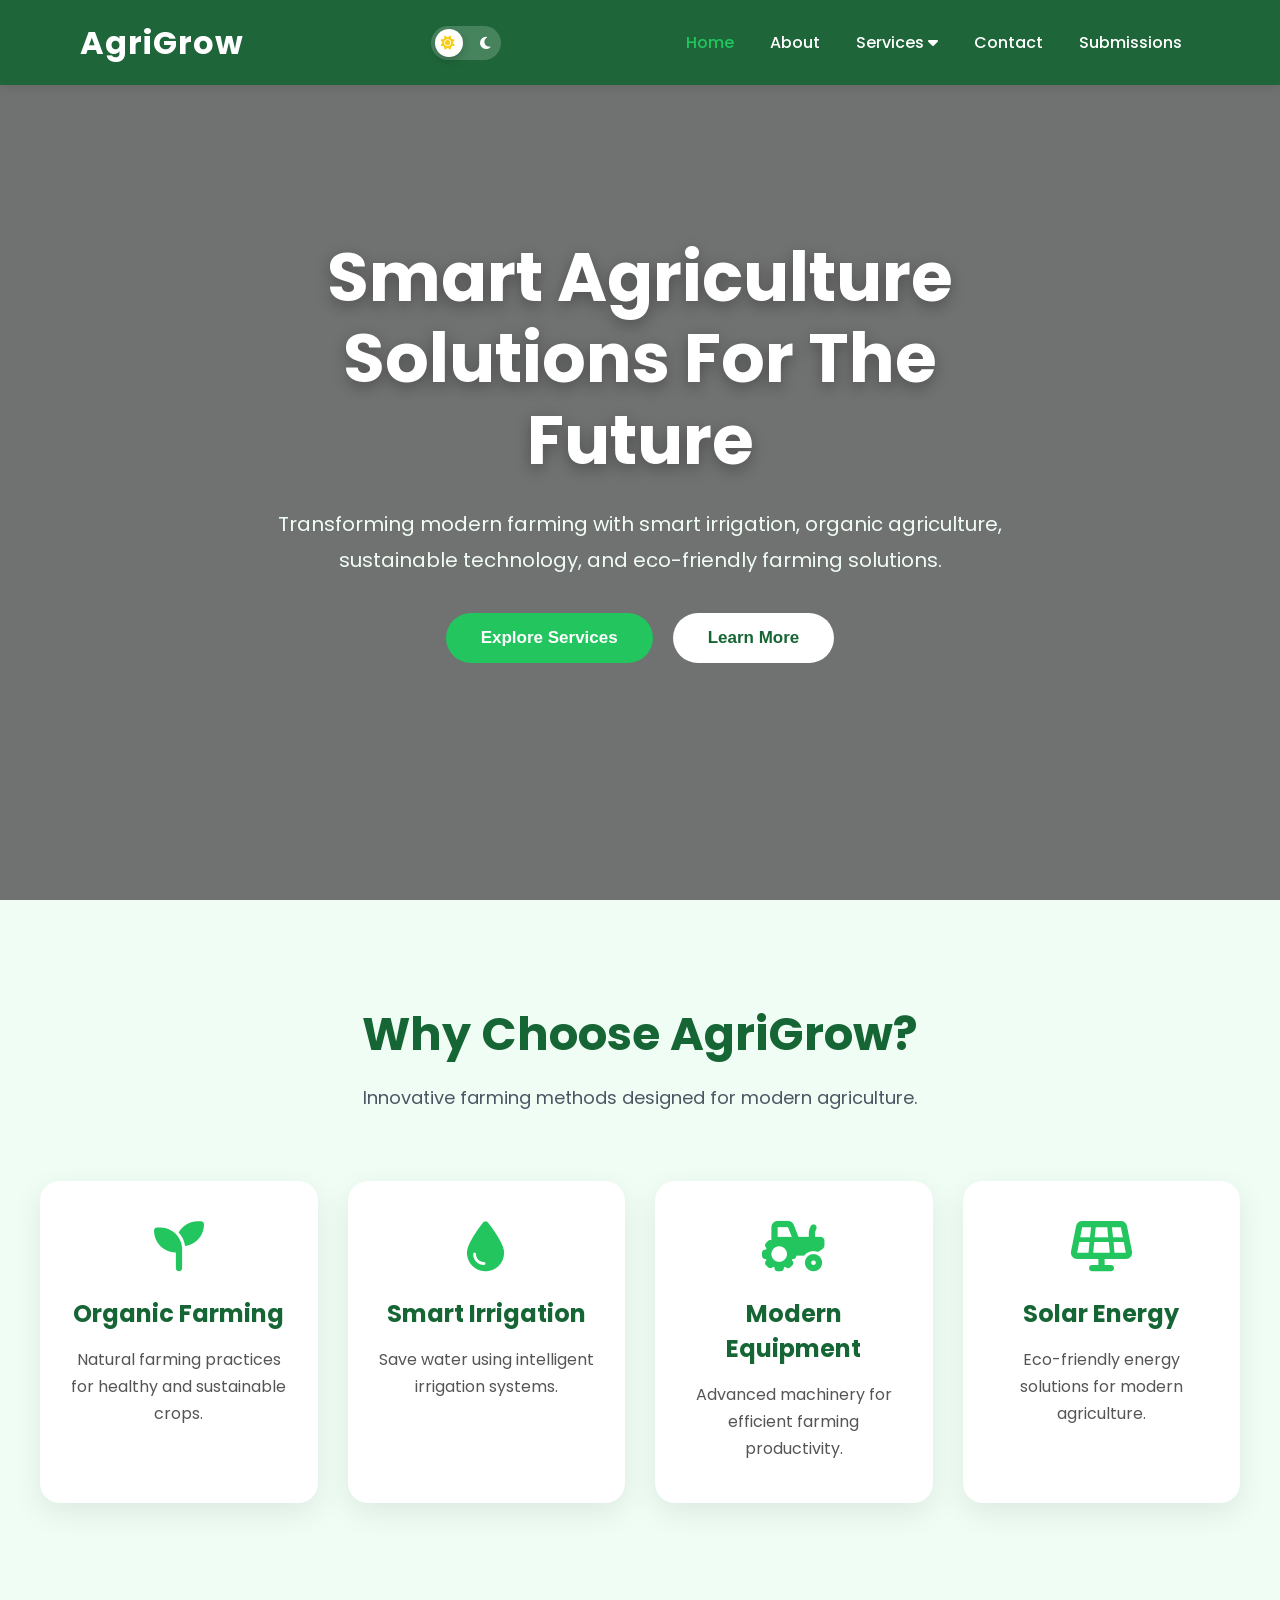
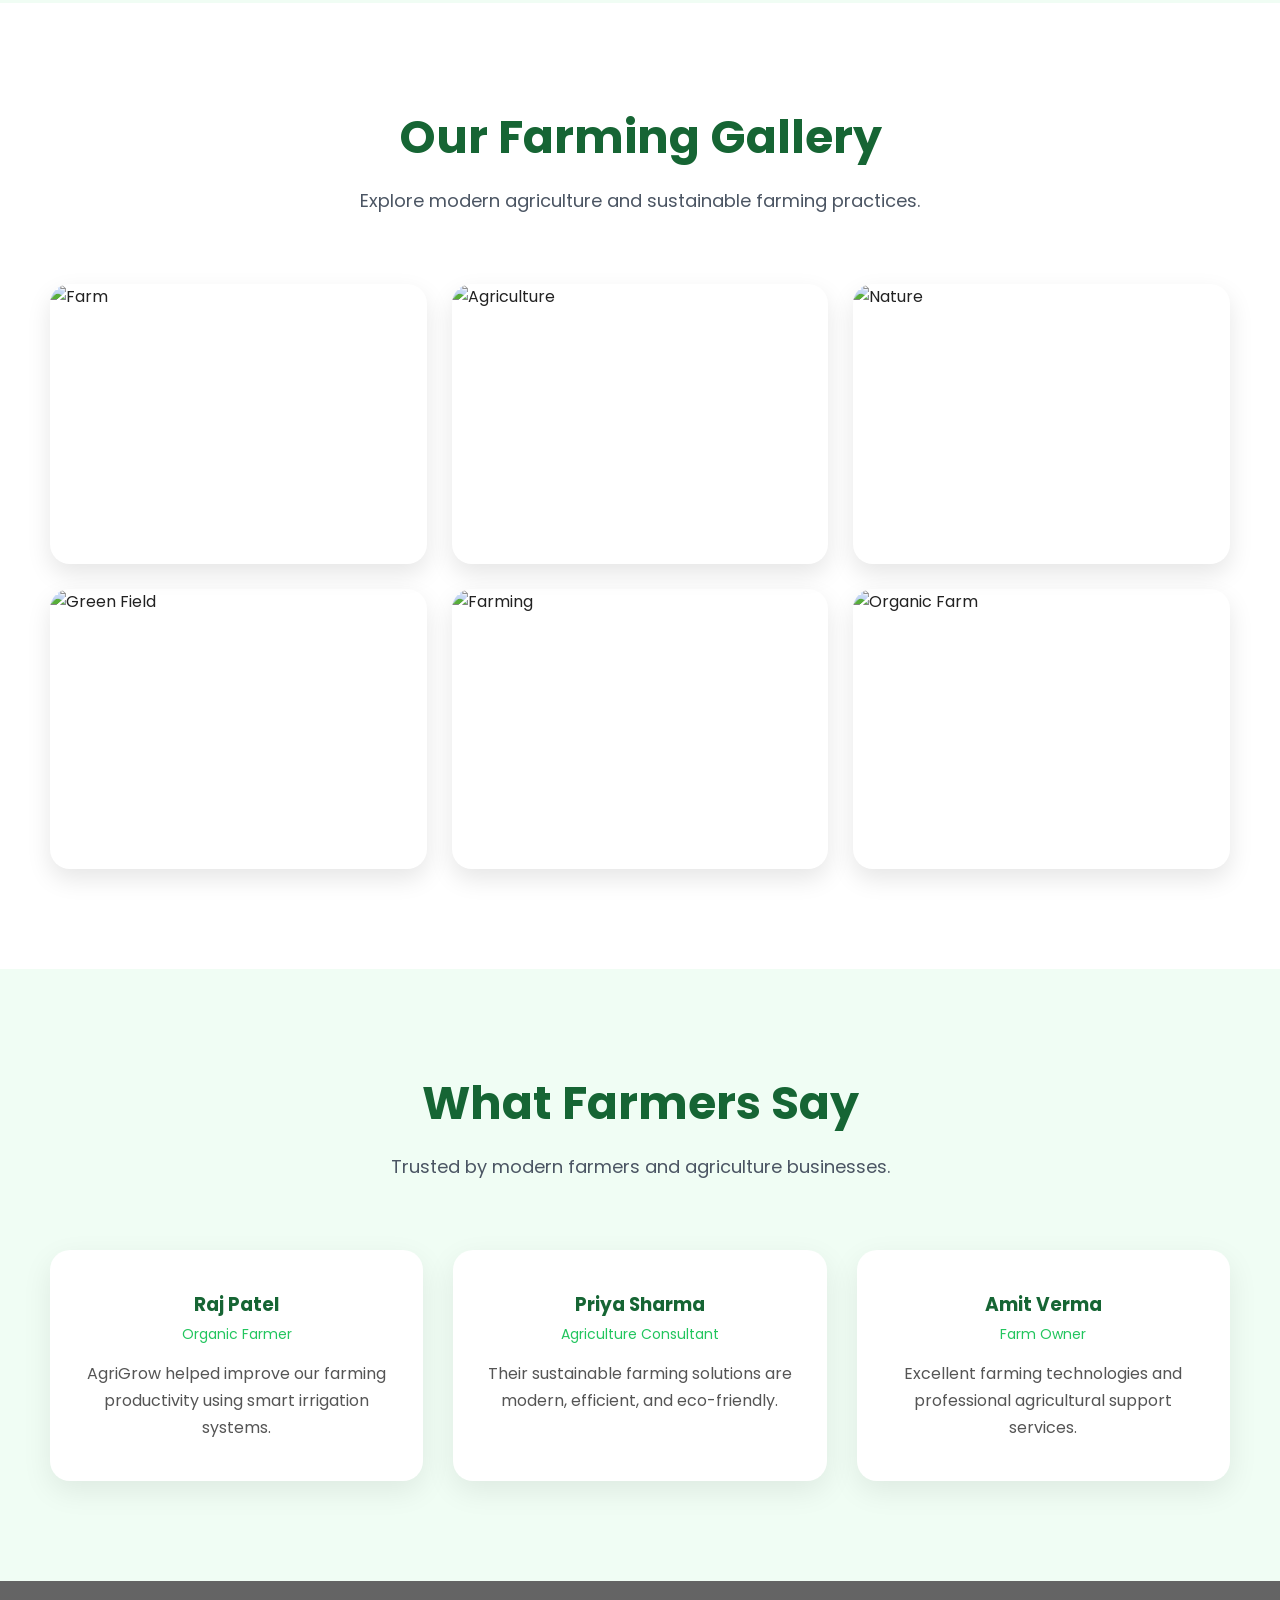
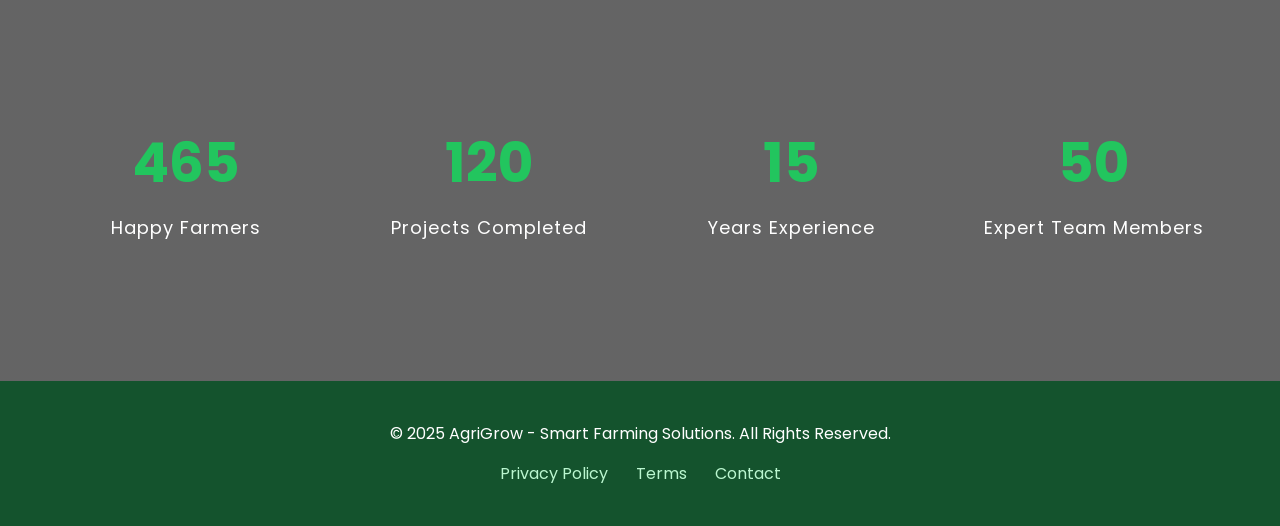
==== commit 28a82902: "Completed Task 3 contact form and submissions page" ====
--- a/index.html
+++ b/index.html
@@ -105,6 +105,9 @@
 
                 <li>
                     <a href="contact.html">Contact</a>
+                </li>
+                <li>
+                     <a href="submissions.html">Submissions</a>
                 </li>
 
             </ul>
--- a/style.css
+++ b/style.css
@@ -982,3 +982,57 @@
 .nav-links a.active{
     color:#22c55e;
 }
+
+.submissions-page{
+    padding:120px 10%;
+    min-height:80vh;
+    background:#f5faf5;
+}
+
+.submissions-page h1{
+    text-align:center;
+    color:#0f6b2f;
+    margin-bottom:10px;
+}
+
+.subtitle{
+    text-align:center;
+    margin-bottom:30px;
+}
+
+.action-buttons{
+    text-align:center;
+    margin-bottom:30px;
+}
+
+.submission-grid{
+    display:grid;
+    grid-template-columns:repeat(auto-fit,minmax(300px,1fr));
+    gap:25px;
+}
+
+.submission-card{
+    background:#fff;
+    padding:25px;
+    border-radius:15px;
+    box-shadow:0 5px 15px rgba(0,0,0,0.1);
+}
+
+.submission-card h3{
+    color:#0f6b2f;
+    margin-bottom:10px;
+}
+
+.delete-btn{
+    margin-top:15px;
+    background:red;
+    color:white;
+    border:none;
+    padding:10px 18px;
+    border-radius:8px;
+    cursor:pointer;
+}
+
+.delete-btn:hover{
+    opacity:0.8;
+}
